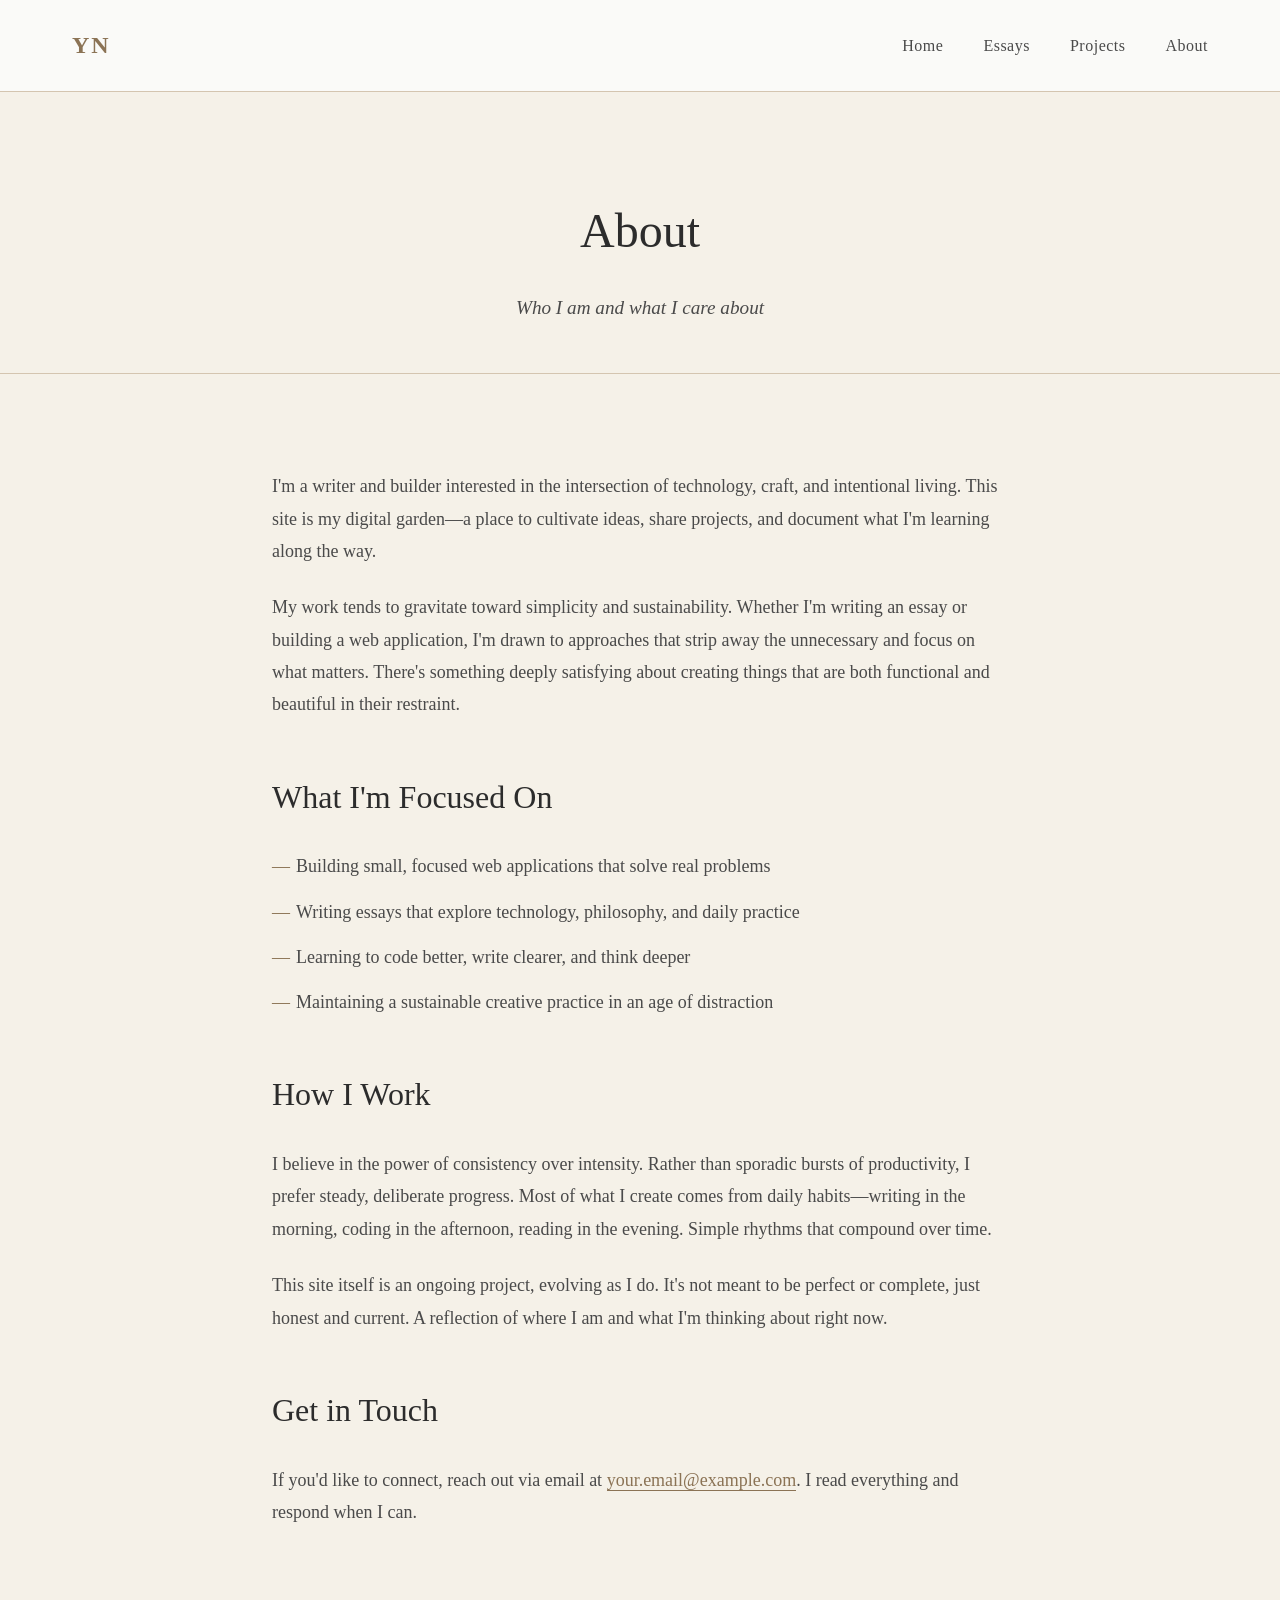
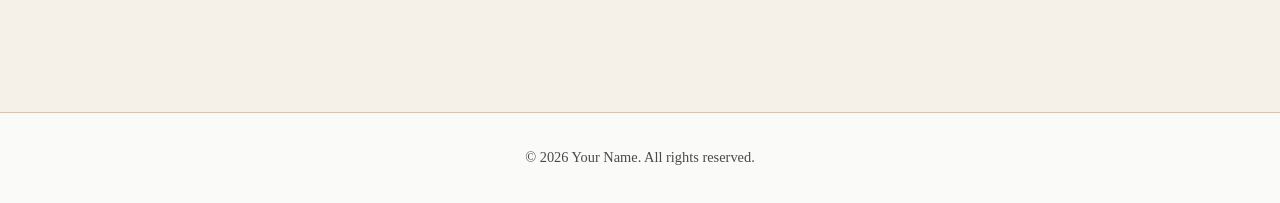
==== about.html @ bf304a4c "Add files via upload" ====
<!DOCTYPE html>
<html lang="en">
<head>
    <meta charset="UTF-8">
    <meta name="viewport" content="width=device-width, initial-scale=1.0">
    <title>About - Your Name</title>
    <link rel="stylesheet" href="styles.css">
</head>
<body>
    <nav>
        <div class="nav-container">
            <a href="index.html" class="logo">YN</a>
            <ul class="nav-links">
                <li><a href="index.html">Home</a></li>
                <li><a href="essays.html">Essays</a></li>
                <li><a href="projects.html">Projects</a></li>
                <li><a href="about.html">About</a></li>
            </ul>
        </div>
    </nav>

    <header class="page-header">
        <div class="container">
            <h1>About</h1>
            <p>Who I am and what I care about</p>
        </div>
    </header>

    <main class="about-content">
        <div class="container">
            <p>
                I'm a writer and builder interested in the intersection of technology, craft, and 
                intentional living. This site is my digital garden—a place to cultivate ideas, 
                share projects, and document what I'm learning along the way.
            </p>

            <p>
                My work tends to gravitate toward simplicity and sustainability. Whether I'm writing 
                an essay or building a web application, I'm drawn to approaches that strip away the 
                unnecessary and focus on what matters. There's something deeply satisfying about 
                creating things that are both functional and beautiful in their restraint.
            </p>

            <h2>What I'm Focused On</h2>
            <ul>
                <li>Building small, focused web applications that solve real problems</li>
                <li>Writing essays that explore technology, philosophy, and daily practice</li>
                <li>Learning to code better, write clearer, and think deeper</li>
                <li>Maintaining a sustainable creative practice in an age of distraction</li>
            </ul>

            <h2>How I Work</h2>
            <p>
                I believe in the power of consistency over intensity. Rather than sporadic bursts 
                of productivity, I prefer steady, deliberate progress. Most of what I create comes 
                from daily habits—writing in the morning, coding in the afternoon, reading in the 
                evening. Simple rhythms that compound over time.
            </p>

            <p>
                This site itself is an ongoing project, evolving as I do. It's not meant to be 
                perfect or complete, just honest and current. A reflection of where I am and what 
                I'm thinking about right now.
            </p>

            <h2>Get in Touch</h2>
            <p>
                If you'd like to connect, reach out via email at <a href="mailto:your.email@example.com" 
                style="color: var(--clay); text-decoration: none; border-bottom: 1px solid var(--clay);">
                your.email@example.com</a>. I read everything and respond when I can.
            </p>
        </div>
    </main>

    <footer>
        <p>&copy; 2026 Your Name. All rights reserved.</p>
    </footer>
</body>
</html>
---- styles.css ----
/* Earthy Minimalist Monastic Portfolio */

:root {
    --stone: #4a4a4a;
    --clay: #8b7355;
    --parchment: #f5f1e8;
    --ink: #2c2c2c;
    --sand: #d4c5b0;
    --white: #fafaf8;
}

* {
    margin: 0;
    padding: 0;
    box-sizing: border-box;
}

body {
    font-family: 'Georgia', 'Times New Roman', serif;
    background-color: var(--parchment);
    color: var(--ink);
    line-height: 1.8;
    font-size: 18px;
}

.container {
    max-width: 800px;
    margin: 0 auto;
    padding: 0 2rem;
}

/* Navigation */
nav {
    background-color: var(--white);
    border-bottom: 1px solid var(--sand);
    position: sticky;
    top: 0;
    z-index: 100;
}

.nav-container {
    max-width: 1200px;
    margin: 0 auto;
    padding: 1.5rem 2rem;
    display: flex;
    justify-content: space-between;
    align-items: center;
}

.logo {
    font-size: 1.5rem;
    font-weight: bold;
    color: var(--clay);
    text-decoration: none;
    letter-spacing: 2px;
}

.nav-links {
    display: flex;
    list-style: none;
    gap: 2.5rem;
}

.nav-links a {
    color: var(--stone);
    text-decoration: none;
    font-size: 1rem;
    transition: color 0.3s ease;
    letter-spacing: 0.5px;
}

.nav-links a:hover {
    color: var(--clay);
}

/* Home Hero */
.home-hero {
    min-height: 80vh;
    display: flex;
    align-items: center;
    justify-content: center;
    text-align: center;
}

.home-hero h1 {
    font-size: 3.5rem;
    color: var(--ink);
    margin-bottom: 1rem;
    font-weight: 400;
    letter-spacing: 1px;
}

.subtitle {
    font-size: 1.3rem;
    color: var(--stone);
    margin-bottom: 3rem;
    font-style: italic;
}

.home-links {
    display: flex;
    gap: 2rem;
    justify-content: center;
}

.home-link {
    color: var(--clay);
    text-decoration: none;
    font-size: 1.1rem;
    padding: 0.5rem 0;
    border-bottom: 2px solid transparent;
    transition: border-color 0.3s ease;
}

.home-link:hover {
    border-bottom-color: var(--clay);
}

/* Page Header */
.page-header {
    padding: 6rem 0 3rem;
    text-align: center;
    border-bottom: 1px solid var(--sand);
    margin-bottom: 3rem;
}

.page-header h1 {
    font-size: 3rem;
    color: var(--ink);
    font-weight: 400;
    margin-bottom: 1rem;
}

.page-header p {
    font-size: 1.2rem;
    color: var(--stone);
    font-style: italic;
}

/* Essays */
.essays-list {
    padding: 3rem 0 5rem;
}

.essay-item {
    margin-bottom: 3rem;
    padding-bottom: 3rem;
    border-bottom: 1px solid var(--sand);
}

.essay-item:last-child {
    border-bottom: none;
}

.essay-item h2 {
    font-size: 1.8rem;
    margin-bottom: 0.5rem;
    font-weight: 400;
}

.essay-item h2 a {
    color: var(--ink);
    text-decoration: none;
    transition: color 0.3s ease;
}

.essay-item h2 a:hover {
    color: var(--clay);
}

.essay-meta {
    color: var(--stone);
    font-size: 0.95rem;
    margin-bottom: 1rem;
    font-style: italic;
}

.essay-excerpt {
    color: var(--stone);
    line-height: 1.8;
}

/* Projects */
.projects-grid {
    padding: 3rem 0 5rem;
}

.project-card {
    margin-bottom: 4rem;
    padding: 2.5rem;
    background-color: var(--white);
    border: 1px solid var(--sand);
    transition: transform 0.3s ease, box-shadow 0.3s ease;
}

.project-card:hover {
    transform: translateY(-4px);
    box-shadow: 0 4px 12px rgba(0, 0, 0, 0.08);
}

.project-card h2 {
    font-size: 1.8rem;
    margin-bottom: 0.5rem;
    font-weight: 400;
    color: var(--ink);
}

.project-tech {
    color: var(--clay);
    font-size: 0.9rem;
    margin-bottom: 1rem;
    letter-spacing: 0.5px;
}

.project-description {
    color: var(--stone);
    margin-bottom: 1.5rem;
    line-height: 1.8;
}

.project-links {
    display: flex;
    gap: 1.5rem;
}

.project-link {
    color: var(--clay);
    text-decoration: none;
    font-size: 0.95rem;
    border-bottom: 1px solid var(--clay);
    transition: opacity 0.3s ease;
}

.project-link:hover {
    opacity: 0.7;
}

/* About Page */
.about-content {
    padding: 3rem 0 5rem;
}

.about-content h2 {
    font-size: 2rem;
    margin: 3rem 0 1.5rem;
    font-weight: 400;
    color: var(--ink);
}

.about-content p {
    margin-bottom: 1.5rem;
    color: var(--stone);
}

.about-content ul {
    list-style: none;
    padding-left: 0;
}

.about-content li {
    padding-left: 1.5rem;
    margin-bottom: 0.8rem;
    position: relative;
    color: var(--stone);
}

.about-content li:before {
    content: "—";
    position: absolute;
    left: 0;
    color: var(--clay);
}

/* Footer */
footer {
    background-color: var(--white);
    border-top: 1px solid var(--sand);
    padding: 2rem;
    text-align: center;
    margin-top: 5rem;
}

footer p {
    color: var(--stone);
    font-size: 0.9rem;
}

/* Responsive */
@media (max-width: 768px) {
    .nav-links {
        gap: 1.5rem;
    }

    .home-hero h1 {
        font-size: 2.5rem;
    }

    .subtitle {
        font-size: 1.1rem;
    }

    .page-header h1 {
        font-size: 2.2rem;
    }

    .home-links {
        flex-direction: column;
        gap: 1rem;
    }

    .project-card {
        padding: 1.5rem;
    }
}
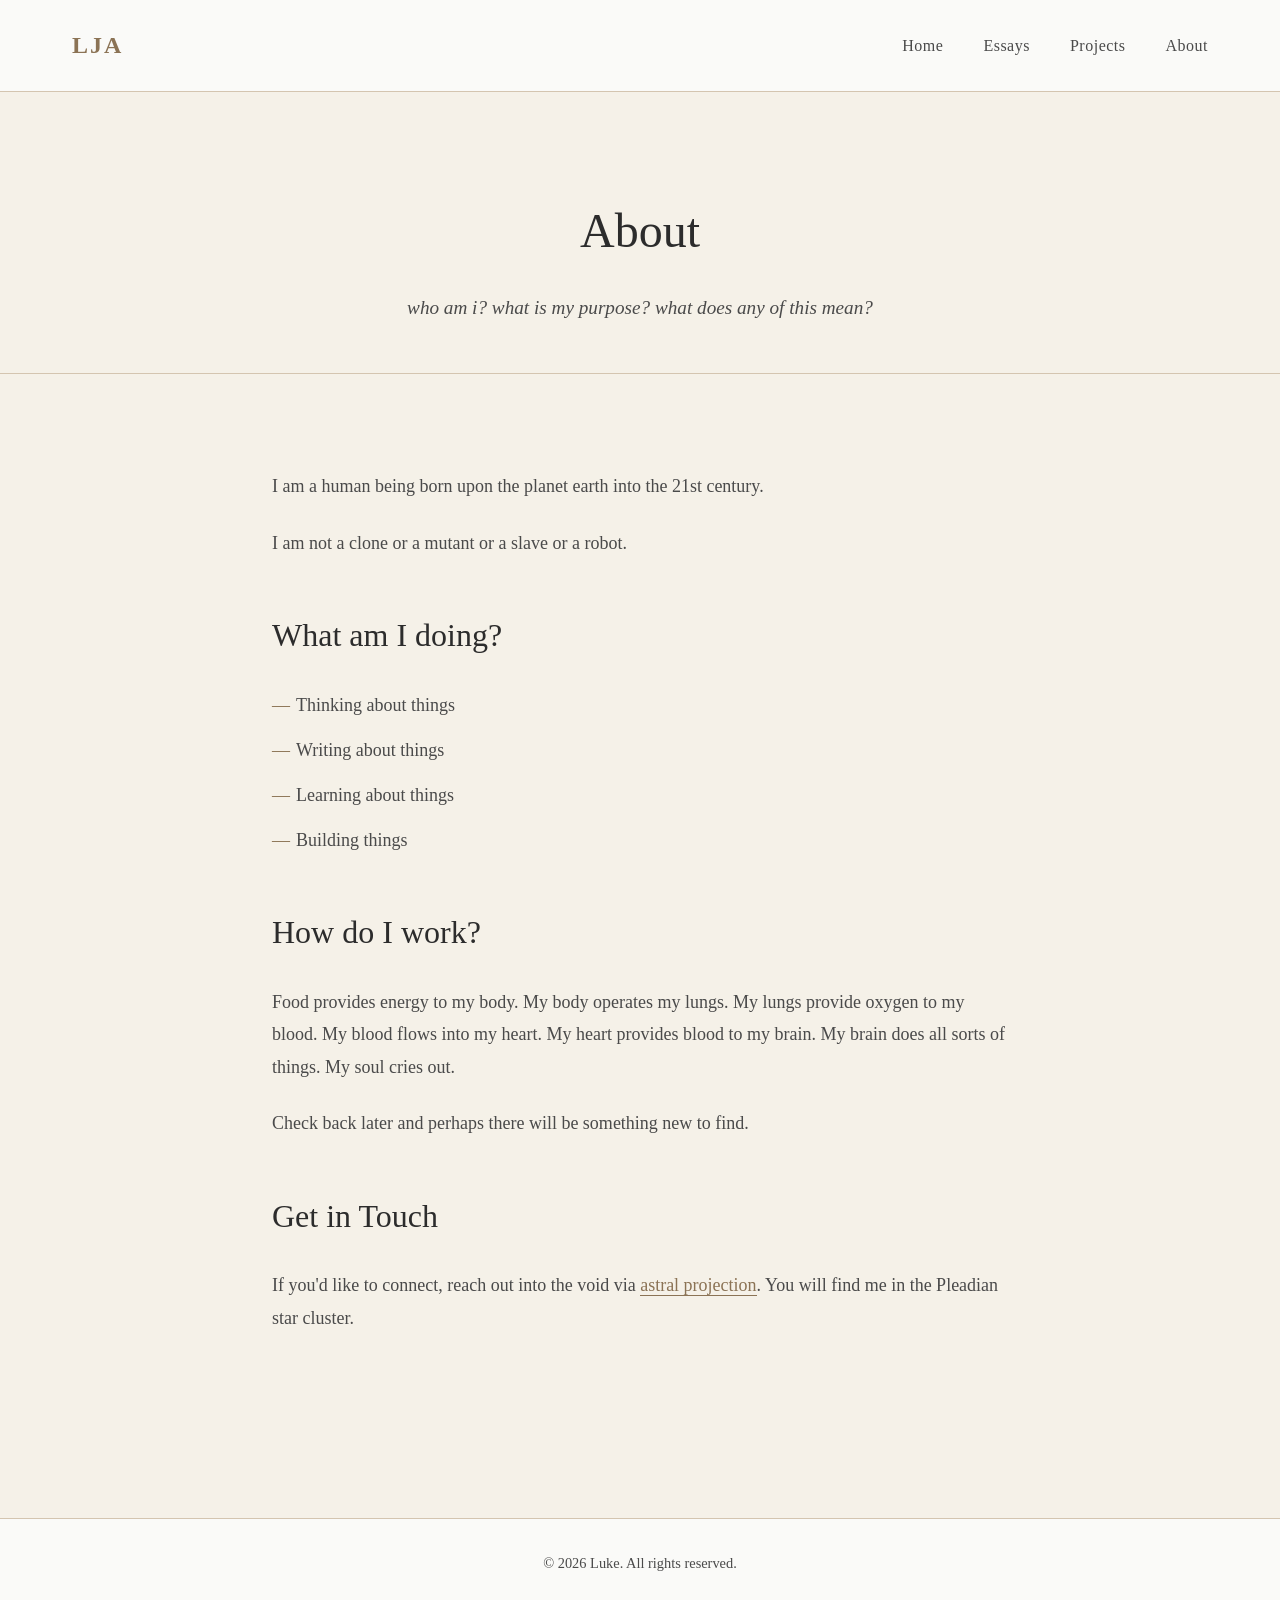
==== commit 75f85d9a: "Update about.html" ====
--- a/about.html
+++ b/about.html
@@ -3,13 +3,13 @@
 <head>
     <meta charset="UTF-8">
     <meta name="viewport" content="width=device-width, initial-scale=1.0">
-    <title>About - Your Name</title>
+    <title>About - Luke</title>
     <link rel="stylesheet" href="styles.css">
 </head>
 <body>
     <nav>
         <div class="nav-container">
-            <a href="index.html" class="logo">YN</a>
+            <a href="index.html" class="logo">LJA</a>
             <ul class="nav-links">
                 <li><a href="index.html">Home</a></li>
                 <li><a href="essays.html">Essays</a></li>
@@ -22,58 +22,48 @@
     <header class="page-header">
         <div class="container">
             <h1>About</h1>
-            <p>Who I am and what I care about</p>
+            <p>who am i? what is my purpose? what does any of this mean?</p>
         </div>
     </header>
 
     <main class="about-content">
         <div class="container">
             <p>
-                I'm a writer and builder interested in the intersection of technology, craft, and 
-                intentional living. This site is my digital garden—a place to cultivate ideas, 
-                share projects, and document what I'm learning along the way.
+                I am a human being born upon the planet earth into the 21st century.
             </p>
 
             <p>
-                My work tends to gravitate toward simplicity and sustainability. Whether I'm writing 
-                an essay or building a web application, I'm drawn to approaches that strip away the 
-                unnecessary and focus on what matters. There's something deeply satisfying about 
-                creating things that are both functional and beautiful in their restraint.
+                I am not a clone or a mutant or a slave or a robot.
             </p>
 
-            <h2>What I'm Focused On</h2>
+            <h2>What am I doing?</h2>
             <ul>
-                <li>Building small, focused web applications that solve real problems</li>
-                <li>Writing essays that explore technology, philosophy, and daily practice</li>
-                <li>Learning to code better, write clearer, and think deeper</li>
-                <li>Maintaining a sustainable creative practice in an age of distraction</li>
+                <li>Thinking about things</li>
+                <li>Writing about things</li>
+                <li>Learning about things</li>
+                <li>Building things</li>
             </ul>
 
-            <h2>How I Work</h2>
+            <h2>How do I work?</h2>
             <p>
-                I believe in the power of consistency over intensity. Rather than sporadic bursts 
-                of productivity, I prefer steady, deliberate progress. Most of what I create comes 
-                from daily habits—writing in the morning, coding in the afternoon, reading in the 
-                evening. Simple rhythms that compound over time.
+                Food provides energy to my body. My body operates my lungs. My lungs provide oxygen to my blood. My blood flows into my heart. My heart provides blood to my brain. My brain does all sorts of things. My soul cries out.
             </p>
 
             <p>
-                This site itself is an ongoing project, evolving as I do. It's not meant to be 
-                perfect or complete, just honest and current. A reflection of where I am and what 
-                I'm thinking about right now.
+                Check back later and perhaps there will be something new to find.
             </p>
 
             <h2>Get in Touch</h2>
             <p>
-                If you'd like to connect, reach out via email at <a href="mailto:your.email@example.com" 
+                If you'd like to connect, reach out into the void via <a href="mailto:your.email@example.com" 
                 style="color: var(--clay); text-decoration: none; border-bottom: 1px solid var(--clay);">
-                your.email@example.com</a>. I read everything and respond when I can.
+                astral projection</a>. You will find me in the Pleadian star cluster.
             </p>
         </div>
     </main>
 
     <footer>
-        <p>&copy; 2026 Your Name. All rights reserved.</p>
+        <p>&copy; 2026 Luke. All rights reserved.</p>
     </footer>
 </body>
 </html>
